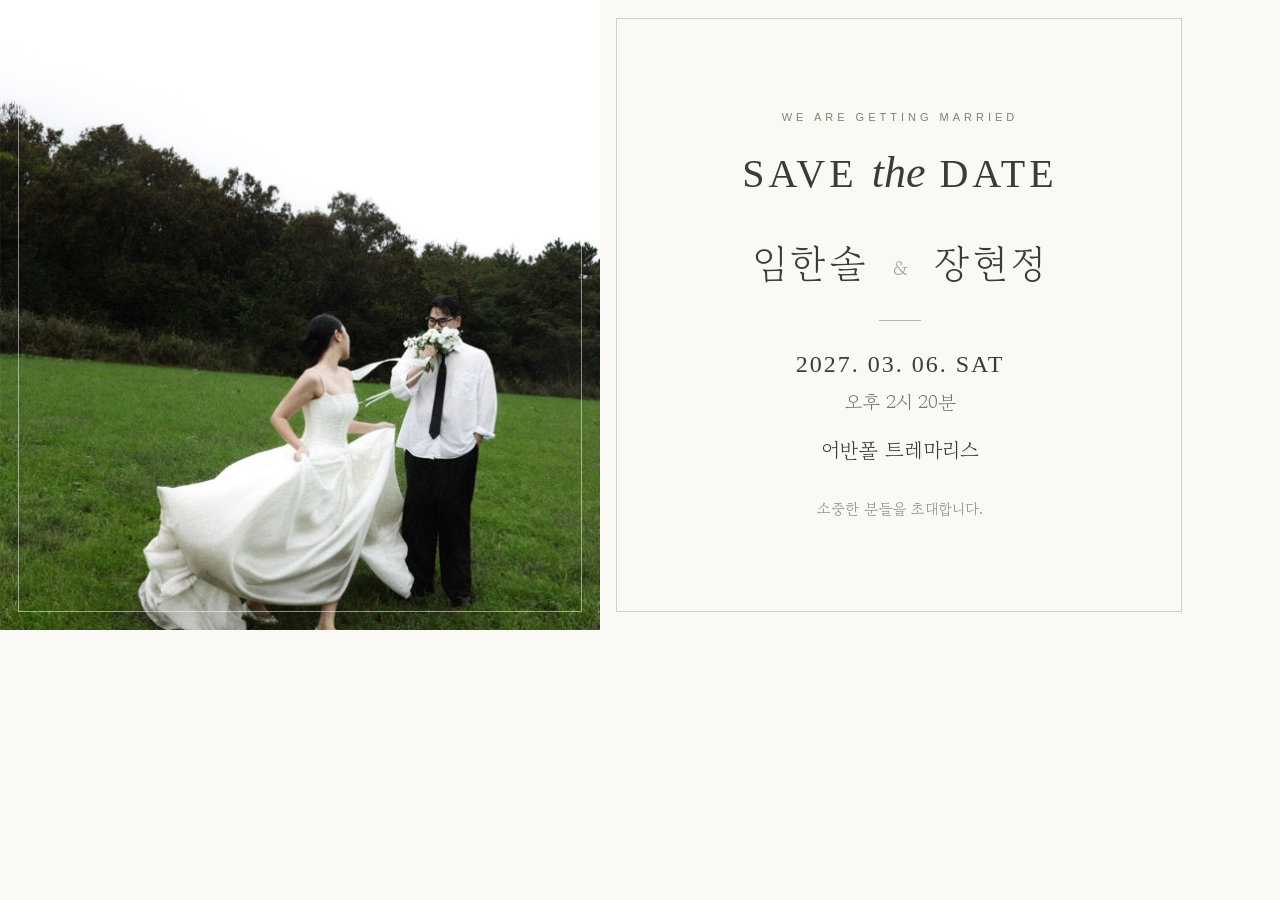
==== share-preview.html @ 459cbd00 "feat: 양가 예시 계좌와 네이버 QR 공유 썸네일 추가 - 오시는 길 아래에 마음 전하실 곳 섹션과 신랑 측·신부 측 계좌 펼치기 추가 - 양가 본인·아버지·어머니 계좌를 각 " ====
<!doctype html>
<html lang="ko">
<head>
  <meta charset="utf-8">
  <meta name="viewport" content="width=device-width, initial-scale=1">
  <meta name="robots" content="noindex">
  <title>청첩장 공유 썸네일 원본</title>
  <style>
    @import url('https://fonts.googleapis.com/css2?family=Gowun+Batang:wght@400;700&display=swap');
    *{box-sizing:border-box}html,body{margin:0;width:1200px;height:630px;overflow:hidden;background:#faf9f6;color:#393d34}
    main{width:1200px;height:630px;display:grid;grid-template-columns:600px 600px;position:relative}
    .photo{position:relative;overflow:hidden}.photo img{width:100%;height:100%;object-fit:cover;object-position:center 72%}
    .photo:after{content:'';position:absolute;inset:18px;border:1px solid #ffffff80;pointer-events:none}
    .text{padding:78px 38px;text-align:center;display:flex;flex-direction:column;justify-content:center;font-family:'Gowun Batang','Batang',serif}
    .text:after{content:'';position:absolute;top:18px;bottom:18px;right:18px;width:564px;border:1px solid #cdd2c2;pointer-events:none}
    p,h1{margin:0}.label{font:11px sans-serif;letter-spacing:4px;color:#7a866c}
    h1{font:40px Georgia,serif;font-weight:400;letter-spacing:4px;margin:24px 0 36px}h1 em{letter-spacing:0;font-size:44px}
    .names{font-size:39px;letter-spacing:3px}.names span{font-size:18px;color:#9a9f8f;vertical-align:middle;margin:0 8px}
    .rule{width:42px;height:1px;background:#b3bca6;margin:30px auto}
    .date{font:24px Georgia;letter-spacing:2px}.time{font-size:19px;margin:10px 0 20px;color:#71786a}.venue{font-size:21px}.closing{font-size:15px;color:#8b917e;margin-top:33px}
  </style>
</head>
<body><main><div class="photo"><img src="./KakaoTalk_20261029_234355944.jpg" alt="푸른 들판의 두 사람"></div><div class="text"><p class="label">WE ARE GETTING MARRIED</p><h1>SAVE <em>the</em> DATE</h1><p class="names">임한솔 <span>＆</span> 장현정</p><div class="rule"></div><p class="date">2027. 03. 06. SAT</p><p class="time">오후 2시 20분</p><p class="venue">어반폴 트레마리스</p><p class="closing">소중한 분들을 초대합니다.</p></div></main></body>
</html>
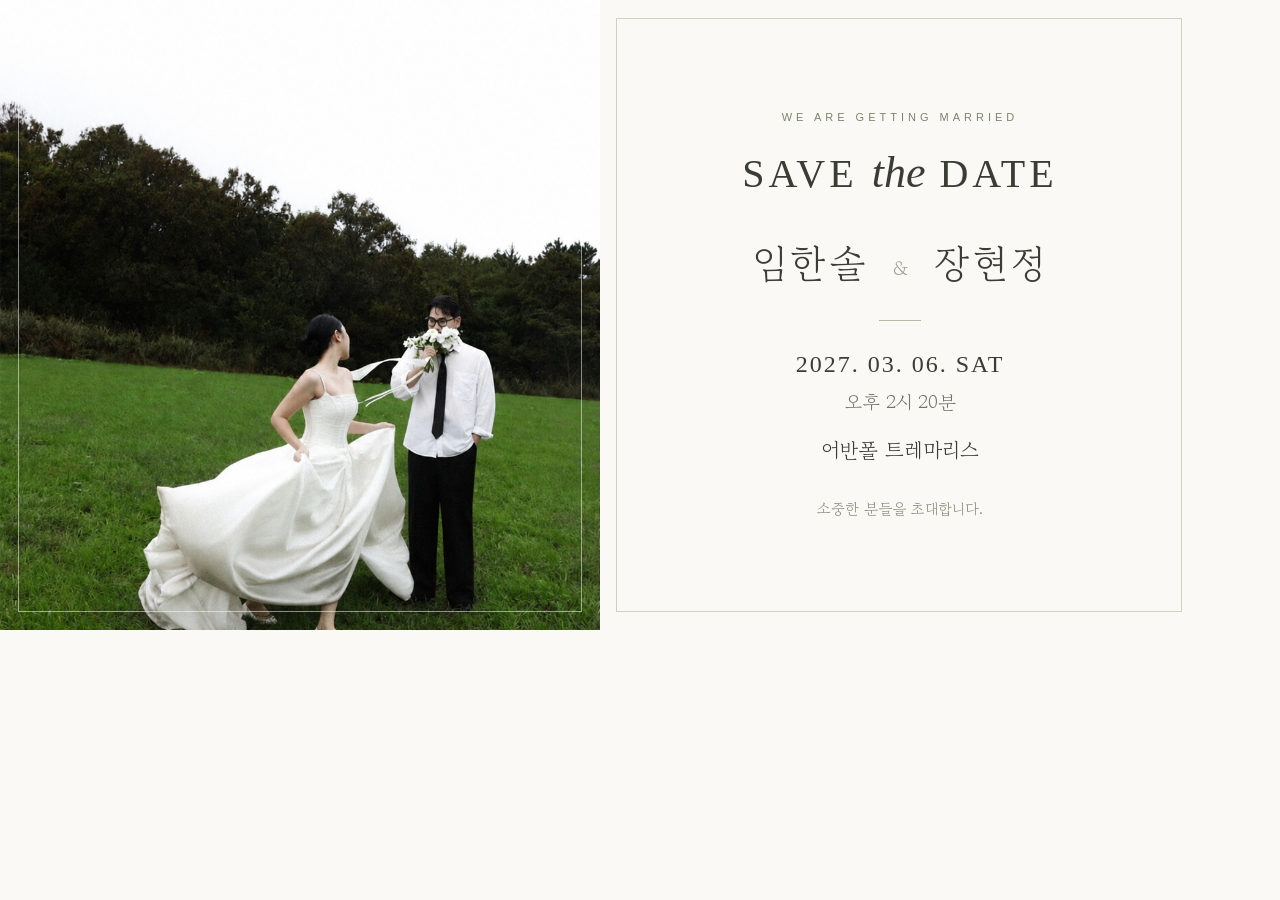
==== commit 033e1db8: "fix: 어반폴 단일 장소 지도와 최신 대표 사진 반영 - 여러 장소가 표시되던 Google 지도 검색 결과를 어반폴 단일 장소의 공식 퍼가기 지도로 교체 - 어반폴 공식 홈페이지" ====
--- a/share-preview.html
+++ b/share-preview.html
@@ -20,5 +20,5 @@
     .date{font:24px Georgia;letter-spacing:2px}.time{font-size:19px;margin:10px 0 20px;color:#71786a}.venue{font-size:21px}.closing{font-size:15px;color:#8b917e;margin-top:33px}
   </style>
 </head>
-<body><main><div class="photo"><img src="./KakaoTalk_20261029_234355944.jpg" alt="푸른 들판의 두 사람"></div><div class="text"><p class="label">WE ARE GETTING MARRIED</p><h1>SAVE <em>the</em> DATE</h1><p class="names">임한솔 <span>＆</span> 장현정</p><div class="rule"></div><p class="date">2027. 03. 06. SAT</p><p class="time">오후 2시 20분</p><p class="venue">어반폴 트레마리스</p><p class="closing">소중한 분들을 초대합니다.</p></div></main></body>
+<body><main><div class="photo"><img src="./images/main.jpg?v=a7976f656582" alt="푸른 들판의 두 사람"></div><div class="text"><p class="label">WE ARE GETTING MARRIED</p><h1>SAVE <em>the</em> DATE</h1><p class="names">임한솔 <span>＆</span> 장현정</p><div class="rule"></div><p class="date">2027. 03. 06. SAT</p><p class="time">오후 2시 20분</p><p class="venue">어반폴 트레마리스</p><p class="closing">소중한 분들을 초대합니다.</p></div></main></body>
 </html>
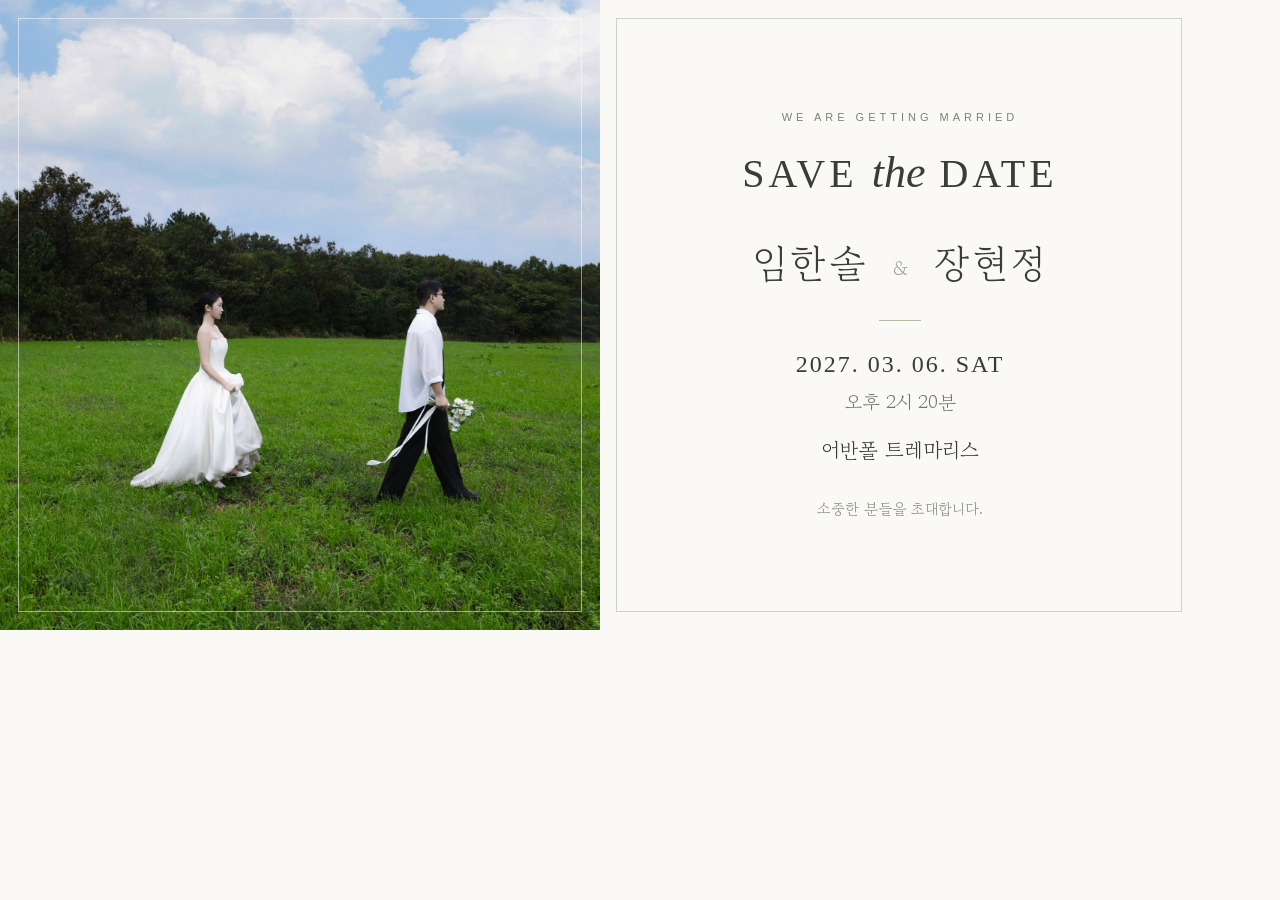
==== commit 16a26403: "feat: 새 대표 사진과 갤러리 10장 및 공유 썸네일 반영 사진 파일 정리 - 업로드한 main.jpg를 첫 화면 대표 사진으로 교체 - 나머지 사진 10장을 gallery-0" ====
--- a/share-preview.html
+++ b/share-preview.html
@@ -20,5 +20,5 @@
     .date{font:24px Georgia;letter-spacing:2px}.time{font-size:19px;margin:10px 0 20px;color:#71786a}.venue{font-size:21px}.closing{font-size:15px;color:#8b917e;margin-top:33px}
   </style>
 </head>
-<body><main><div class="photo"><img src="./images/main.jpg?v=a7976f656582" alt="푸른 들판의 두 사람"></div><div class="text"><p class="label">WE ARE GETTING MARRIED</p><h1>SAVE <em>the</em> DATE</h1><p class="names">임한솔 <span>＆</span> 장현정</p><div class="rule"></div><p class="date">2027. 03. 06. SAT</p><p class="time">오후 2시 20분</p><p class="venue">어반폴 트레마리스</p><p class="closing">소중한 분들을 초대합니다.</p></div></main></body>
+<body><main><div class="photo"><img src="./images/main.jpg?v=470c929b4209" alt="푸른 하늘 아래 함께 걷는 두 사람"></div><div class="text"><p class="label">WE ARE GETTING MARRIED</p><h1>SAVE <em>the</em> DATE</h1><p class="names">임한솔 <span>＆</span> 장현정</p><div class="rule"></div><p class="date">2027. 03. 06. SAT</p><p class="time">오후 2시 20분</p><p class="venue">어반폴 트레마리스</p><p class="closing">소중한 분들을 초대합니다.</p></div></main></body>
 </html>
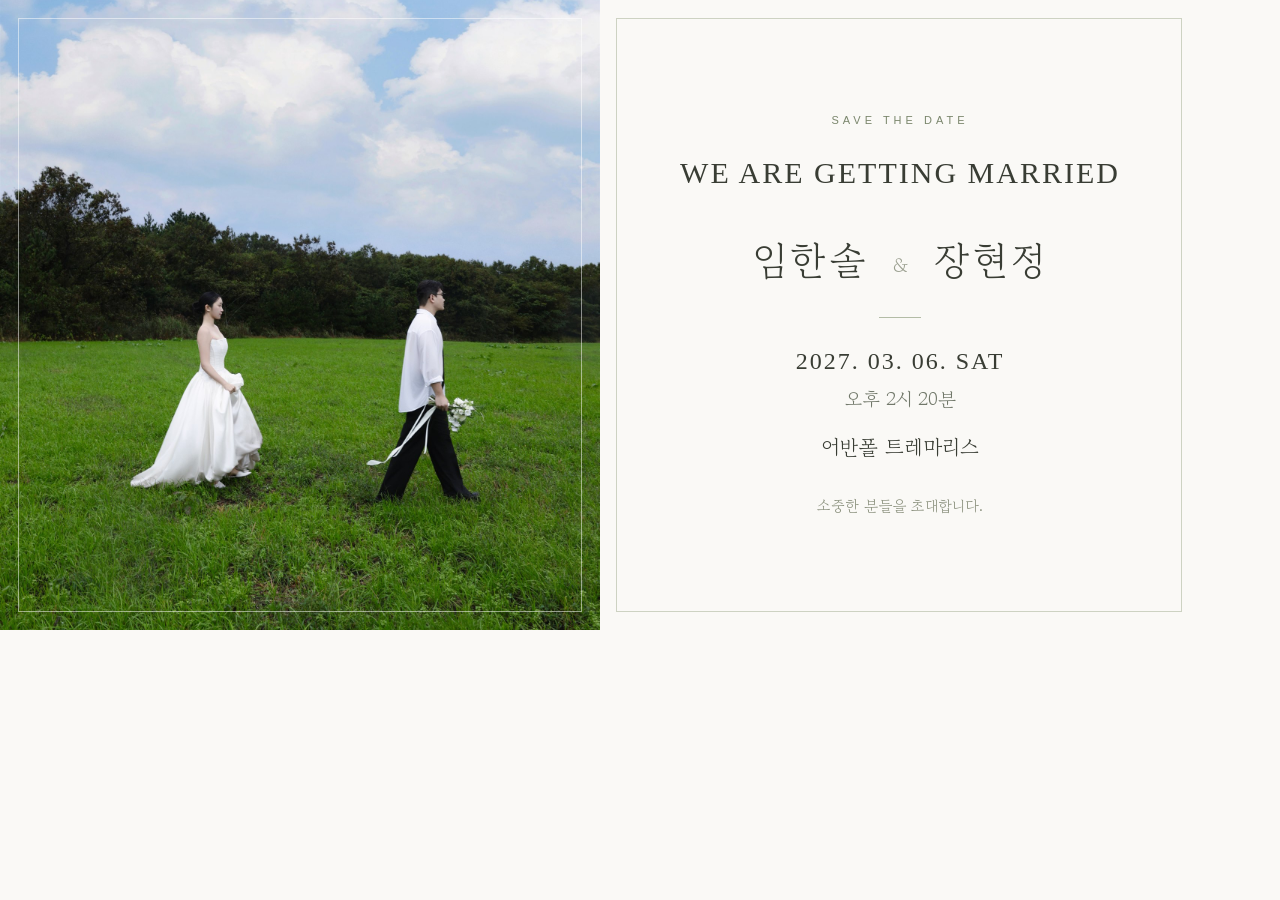
==== commit c9d54038: "style: 공유 썸네일의 영문 문구 순서 교체 - 메인 화면과 동일하게 작은 상단 문구를 SAVE THE DATE로 변경 - 큰 제목을 WE ARE GETTING MARRIED로" ====
--- a/share-preview.html
+++ b/share-preview.html
@@ -14,11 +14,11 @@
     .text{padding:78px 38px;text-align:center;display:flex;flex-direction:column;justify-content:center;font-family:'Gowun Batang','Batang',serif}
     .text:after{content:'';position:absolute;top:18px;bottom:18px;right:18px;width:564px;border:1px solid #cdd2c2;pointer-events:none}
     p,h1{margin:0}.label{font:11px sans-serif;letter-spacing:4px;color:#7a866c}
-    h1{font:40px Georgia,serif;font-weight:400;letter-spacing:4px;margin:24px 0 36px}h1 em{letter-spacing:0;font-size:44px}
+    h1{font:30px/1.5 Georgia,serif;font-weight:400;letter-spacing:2px;white-space:nowrap;margin:24px 0 36px}
     .names{font-size:39px;letter-spacing:3px}.names span{font-size:18px;color:#9a9f8f;vertical-align:middle;margin:0 8px}
     .rule{width:42px;height:1px;background:#b3bca6;margin:30px auto}
     .date{font:24px Georgia;letter-spacing:2px}.time{font-size:19px;margin:10px 0 20px;color:#71786a}.venue{font-size:21px}.closing{font-size:15px;color:#8b917e;margin-top:33px}
   </style>
 </head>
-<body><main><div class="photo"><img src="./images/main.jpg?v=470c929b4209" alt="푸른 하늘 아래 함께 걷는 두 사람"></div><div class="text"><p class="label">WE ARE GETTING MARRIED</p><h1>SAVE <em>the</em> DATE</h1><p class="names">임한솔 <span>＆</span> 장현정</p><div class="rule"></div><p class="date">2027. 03. 06. SAT</p><p class="time">오후 2시 20분</p><p class="venue">어반폴 트레마리스</p><p class="closing">소중한 분들을 초대합니다.</p></div></main></body>
+<body><main><div class="photo"><img src="./images/main.jpg?v=470c929b4209" alt="푸른 하늘 아래 함께 걷는 두 사람"></div><div class="text"><p class="label">SAVE THE DATE</p><h1>WE ARE GETTING MARRIED</h1><p class="names">임한솔 <span>＆</span> 장현정</p><div class="rule"></div><p class="date">2027. 03. 06. SAT</p><p class="time">오후 2시 20분</p><p class="venue">어반폴 트레마리스</p><p class="closing">소중한 분들을 초대합니다.</p></div></main></body>
 </html>
